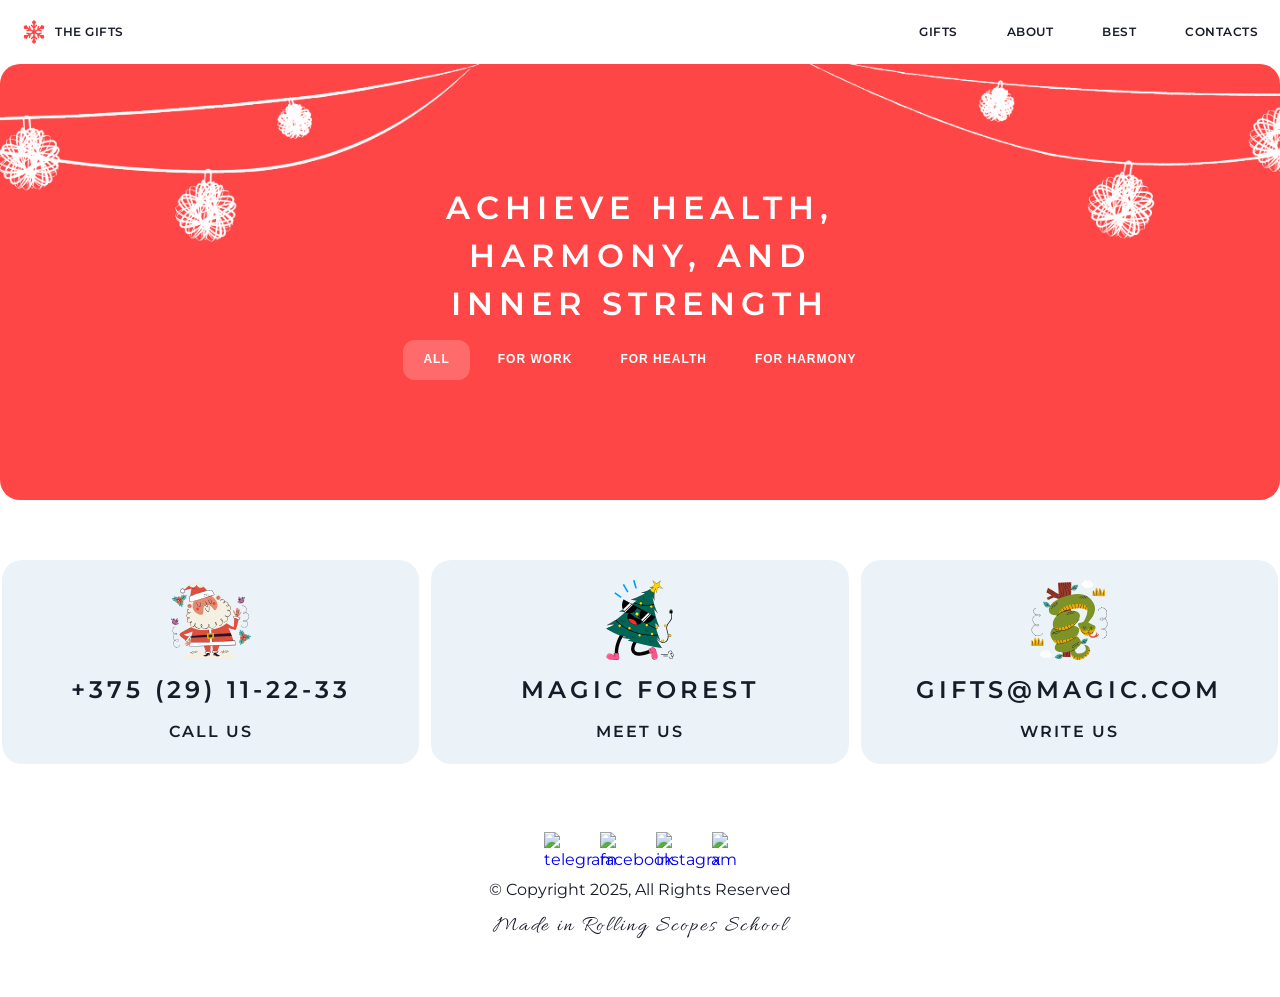
==== gifts.html @ 818f13c4 "feat: gift page start" ====
<!DOCTYPE html>
<html lang="en">

<head>
    <meta charset="UTF-8">
    <meta name="viewport" content="width=device-width, initial-scale=1.0">
    <title>Gifts</title>


    <!--     <link ICON> -->
    <link href="https://fonts.googleapis.com/css2?family=Allura&family=Montserrat:ital,wght@0,100..900;1,100..900&display=swap" rel="stylesheet">
    <link rel="stylesheet" href="assets/styles.css">
</head>

<body>
    <header class="header">
        <div class="logo">
            <a href="./index.html" class="logo__li link">
                <img src="[data-uri]"
                    alt="The Gifts Icon" class="giftlogo__icon">
                <span class="giftlogo__description">The gifts</span>
            </a>
        </div>
        <nav class="nav">
            <ul class="nav__list">
                <li class="nav__item">
                    <a class="nav__link link" href="#">Gifts</a>
                </li>
                <li class="nav__item">
                    <a class="nav__link link" href="./index.html#about">About</a>
                </li>
                <li class="nav__item">
                    <a class="nav__link link" href="./index.html#best">Best</a>
                </li>
                <li class="nav__item">
                    <a class="nav__link link" href="./index.html#footer">Contacts</a>
                </li>

            </ul>

        </nav>
    </header>
    <!--MAIN-->
    <main class="gifts_main">
        <section class="second_gifts sector">
            <div class="gifts_container container">
                <h1 class="hero_main title hero_two">Achieve health, harmony, and inner strength</h1>
                <div class="gifts_buttons">
                    <button class="but active">All</button>
                    <button class="but">For work</button>
                    <button class="but">For health</button>
                    <button class="but">For harmony</button>
                </div>


            </div>

        </section>
    </main>

    <!--FOOTER-->
    <footer class="footer" id="footer">
        <div class="footer_container container">
            <div class="footer_cards footer_cards_direction">
                <div class="footer_card">
                    <a class="footer_card_tap" href="tel:+375291112233">
                        <img class="footer_card_img" alt="santa" src="./assets/santa-claus.svg">
                        <div class="footer_card_mainText">+375 (29) 11-22-33</div>
                        <p class="footer_card_littleText">Call Us</p>
                    </a>
                </div>
                <div class="footer_card">
                    <a class="footer_card_tap" href="https://maps.app.goo.gl/tUeeGujkN3HhC6rX6">
                        <img class="footer_card_img" alt="santa" src="./assets/christmas-tree.svg">
                        <div class="footer_card_mainText">Magic Forest</div>
                        <p class="footer_card_littleText">Meet Us</p>
                    </a>
                </div>
                <div class="footer_card">
                    <a class="footer_card_tap" href="mailto:gifts@magic.com">
                        <img class="footer_card_img" alt="santa" src="./assets/snake.svg">
                        <div class="footer_card_mainText">gifts@magic.com</div>
                        <p class="footer_card_littleText">Write Us</p>
                    </a>
                </div>
            </div>
            <div class="footer_signature signature_row">
                <div class="footer_media">
                    <a class="media_link" href="https://web.telegra.org/">
                        <div class="footer_icon">
                            <img src="../christmas-shop/assets/telegram.svg" alt="telegram">
                        </div>
                    </a>
                    <a class="media_link" href="htpp://facebook.com">
                        <div class="footer_icon">
                            <img src="../christmas-shop/assets/facebook.svg" alt="facebook">
                        </div>
                    </a>
                    <a class="media_link" href="https://instagram.com/">
                        <div class="footer_icon">
                            <img src="../christmas-shop/assets/instagram.svg" alt="instagram">
                        </div>
                    </a>
                    <a class="media_link" href="http://x.com">
                        <div class="footer_icon">
                            <img src="../christmas-shop/assets/X.svg" alt="x">
                        </div>
                    </a>
                </div>
                <p class="rights">© Copyright 2025, All Rights Reserved</p>
                <p class="made">
                    <a class="rsschool" target="_blank" href="https://rs.school/">Made in Rolling Scopes School</a>
                </p>


            </div>
        </div>

    </footer>
</body>

</html>
---- assets/styles.css ----
* {
    box-sizing: border-box;
    padding: 0;
    margin: 0
}

title {
    display: none;
}

html {
    scroll-behavior: smooth
}

body {
    overflow-x: hidden;
    font-family: Montserrat, sans-serif;
    font-size: 16px;
    font-weight: 400;
    line-height: 148%;
    color: #181c29;
    background: #fff
}

.header {
    position: relative;
    display: flex;
    align-items: center;
    justify-content: space-between;
    max-width: 1276px;
    padding: 12px 0;
    margin: 0 auto;
}

.logo {
    position: relative;
    z-index: 3;
}

.logo .logo__li {
    display: flex;
    gap: 9px;
    align-items: center;
    padding: 8px 20px;
    cursor: pointer
}

.link {
    color: inherit;
    text-decoration: none;
    transition: all .4s;
}

.link:hover {
    color: #ff4646
}

.giftlogo__description {
    font-weight: 600;
    line-height: 130%;
    text-transform: uppercase;
    letter-spacing: .5px;
    font-size: 12px;
    color: #181c29
}

.nav__list {
    display: flex;
    gap: 9px;
    align-items: center;
    list-style: none
}

.nav__item {
    font-weight: 600;
    line-height: 130%;
    text-transform: uppercase;
    letter-spacing: .5px;
    font-size: 12px;
    cursor: pointer;
    border-radius: 12px;
    transition: all .4s
}

.nav__item:hover {
    color: #ff4646;
    background-color: #ff46461a
}

.nav__item.active {
    color: #ff4646;
    cursor: default;
    background-color: #ff46461a
}

.nav__item.active>* {
    cursor: default
}

.nav__link {
    display: block;
    padding: 12px 20px
}

.hero__heading {
    font-weight: 400;
    line-height: 100%;
    text-transform: none;
    letter-spacing: 1.2px;
    font-family: Allura, cursive;
    font-size: 24px;
}

.title {
    max-width: min(437px, 100%);
    text-align: center;
}

.hero_main {
    font-weight: 600;
    line-height: 150%;
    text-transform: uppercase;
    letter-spacing: 6px;
    font-size: 32px;
}

.sector {
    max-width: 1440px;
    padding: 60px 0;
    margin: 0 auto;
    background-color: #ff4646;
}

.hero {
    color: #fff;
    background: no-repeat center center/cover url(bg-snow.png), no-repeat center center/cover url(bg-ball.png) #ff4646;
    border-radius: 20px 20px 0 0;
}

.button_simple {
    font-weight: 600;
    line-height: 130%;
    text-transform: uppercase;
    letter-spacing: .5px;
    font-size: 12px;
    padding: 20px 32px;
    outline: none;
    background: #181c29;
    border: none;
    border-radius: 20px;
}

.button {
    color: #fff;
    text-decoration: none;
    cursor: pointer;
    transition: all .4s;
}

.button_simple:hover {
    background: #fff;
    color: #181c29;
}

.container {
    max-width: 1276px;
    margin: 0 auto;
}

.hero__container {
    position: relative;
    z-index: 1;
    display: flex;
    flex-direction: column;
    gap: 12px;
    align-items: center;
    padding: 60px 0;
}

section {
    display: block;
    unicode-bidi: isolate;
}


/* Sector ABOUT */

.about.sector {
    padding: 60px 8px;
}

.about {
    background: #ff4646 url('bg-snow.png') no-repeat center center/cover;
}

.about_inside-wrapper {
    display: flex;
    justify-content: space-between;
    background: #fff;
    border-radius: 20px;
}

.about_words {
    display: flex;
    flex-basis: 480px;
    flex-direction: column;
    gap: 20px;
    justify-content: center;
    padding-right: 10px;
    padding-left: 60px;
}

.about_img {
    display: flex;
    flex-basis: 50%;
    align-items: center;
    justify-content: center;
    overflow: hidden;
    border-radius: 20px;
}

.hero__heading_color {
    color: #ff4646;
}

.title_fix {
    text-align: left;
}

.title_two {
    font-weight: 600;
    line-height: 152%;
    text-transform: uppercase;
    letter-spacing: 4px;
    font-size: 24px;
}


/* SECTOR CAROUSEL*/

.carousel_container {
    display: flex;
    flex-direction: column;
    gap: 20px;
    color: #fff;
}

.carousel_title {
    display: flex;
    flex-direction: column;
    gap: 12px;
    align-items: center;
}

.carousel_controls {
    display: flex;
    gap: 20px;
    margin-left: auto;
}

.slider_way {
    display: flex;
    gap: 20px;
    transform: translate(0);
    transition: all .4s;
}

.slider_item {
    display: flex;
    gap: 20px;
    align-items: center;
}

.slider_text {
    font-weight: 600;
    line-height: 0;
    text-transform: uppercase;
    letter-spacing: 0;
    font-size: 80px;
}

.slider_img {
    --size: 200px;
    width: var(--size);
    height: var(--size);
    overflow: hidden;
    border-radius: 20px;
}

.slider_img-main {
    width: 100%;
    height: 100%;
}

.carousel {
    overflow: hidden;
    background: url(bg-snow.png) no-repeat center center / cover #ff4646;
}

.carousel .sector {
    padding: 0px 8px;
}

.control {
    --size: 54px;
    display: block;
    width: var(--size);
    height: var(--size);
    padding: 16px;
    cursor: pointer;
    background: transparent;
    border: 1px solid #fff;
    border-radius: 20px;
    stroke: #fff;
    transition: all .4s;
}

.button_back {
    cursor: default;
    border: 1px solid rgba(255, 255, 255, .2);
    stroke: #fff3;
}

.arrow_icon {
    --size: 24px;
    width: var(--size);
    height: var(--size);
}


/*SECTOR BEST*/

.best_container {
    display: flex;
    flex-direction: column;
    align-items: center;
    gap: 20px;
    margin: 0px auto;
    color: #fff;
    ;
}

.best_balls_container {
    display: flex;
    flex-wrap: wrap;
    justify-content: center;
    gap: 12px;
}

.best_ball {
    width: 310px;
    color: rgb(24, 28, 41);
    cursor: pointer;
    overflow: hidden;
    background: rgb(236, 243, 248);
    border-radius: 20px;
}

.best_ball_img {
    max-height: 230px;
}

.best_ball_text {
    height: 112px;
    background-color: rgb(255, 255, 255);
    padding: 20px;
    border-radius: 20px;
}

.best_text_work {
    font-weight: 600;
    line-height: 152%;
    text-transform: uppercase;
    letter-spacing: 1px;
    font-size: 12px;
    margin-bottom: 7px;
    color: #4361FF;
}

.best_text_health {
    font-weight: 600;
    line-height: 152%;
    text-transform: uppercase;
    letter-spacing: 1px;
    font-size: 12px;
    margin-bottom: 7px;
    color: #06A44F;
}

.best_text_harmony {
    font-weight: 600;
    line-height: 152%;
    text-transform: uppercase;
    letter-spacing: 1px;
    font-size: 12px;
    margin-bottom: 7px;
    color: #FF43F7;
}

.best_text_two {
    font-weight: 600;
    line-height: 152%;
    text-transform: uppercase;
    letter-spacing: 1.4px;
    font-size: 16px;
    transition: 0.4s;
}

.best_image {
    width: 100%;
    height: 100%;
    background-size: cover;
}


/*CTA SECTOR*/

.cta.sector {
    padding: 180px 0px !important;
    color: #fff;
    background: url(bg-snow.png) center center / cover no-repeat, url(bg-forest.png) center bottom / cover no-repeat;
    background-color: #ff4646;
}

.cta {
    overflow: hidden;
    border-radius: 0px 0px 20px 20px;
}

.cta_container {
    position: relative;
    display: flex;
    flex-direction: column;
    align-items: center;
    gap: 19px;
}

.cta_text {
    font-weight: 400;
    line-height: 100%;
    text-transform: none;
    letter-spacing: 1.2px;
    margin-bottom: 8px;
    font-family: Allura, cursive;
    font-size: 24px;
    text-align: center;
}

.clock {
    position: relative;
    display: flex;
    flex-direction: column;
    align-items: center;
    width: 80px;
}

.number {
    font-weight: 600;
    line-height: 152%;
    text-transform: uppercase;
    letter-spacing: 4px;
    font-size: 24px;
}

.number_string {
    font-weight: 600;
    line-height: 130%;
    text-transform: uppercase;
    letter-spacing: 0px;
    font-size: 12px;
}

.cta_clock {
    display: inline-flex;
    padding: 8px 12px 12px;
    background: rgba(255, 255, 255, 0.4);
    border-radius: 20px;
}

.footer {
    padding: 60px 0px;
    background: rgb(255, 255, 255);
}

.footer_container {
    background: inherit;
}

.footer_cards {
    display: flex;
    gap: 12px;
}

.footer_cards_direction {
    flex-wrap: wrap;
}

.footer_card {
    cursor: pointer;
    flex: 1 1 calc(33.3333% - 8px);
    background: rgb(236, 243, 248);
    border-radius: 20px;
    transition: 0.4s;
}

.footer_card_tap {
    display: flex;
    flex-direction: column;
    align-items: center;
    color: inherit;
    gap: 12px;
    padding: 20px;
    text-decoration: none;
    transition: 0.4s;
}

.footer_card_img {
    --size: 80px;
    width: var(--size);
    height: var(--size);
}

.footer_card_mainText {
    font-weight: 600;
    line-height: 152%;
    text-transform: uppercase;
    letter-spacing: 4px;
    font-size: 24px;
}

.footer_card_littleText {
    font-weight: 600;
    line-height: 152%;
    text-transform: uppercase;
    letter-spacing: 2px;
}

.footer_signature {
    display: flex;
    flex-direction: column;
    gap: 6px;
    align-items: center;
}

.signature_row {
    flex-direction: column;
    gap: 6px;
    align-items: center;
}

.media_link {
    display: inline-block;
    padding: 14px;
    text-decoration: none;
    transition: all .4s;
}

.footer_icon {
    display: block;
    width: 24px;
    height: 24px;
    stroke: #181c29;
    transition: all .4s;
}

.footer_cards:first-child {
    margin-bottom: 54px;
}

.rights {
    margin-bottom: 5px;
}

.rsschool {
    font-family: Allura, cursive;
    font-size: 22px;
    line-height: 100%;
    letter-spacing: 2px;
    color: inherit;
    text-decoration: none;
    transition: all .4s;
}


/*SECOND PAGE*/

.second_gifts {
    overflow: hidden;
    background: #ff4646 url(bg-garland.png) no-repeat top center / contain;
    border-radius: 20px;
}

.gifts_container {
    position: relative;
    z-index: 1;
    display: flex;
    flex-direction: column;
    gap: 12px;
    align-items: center;
    padding: 60px 0
}

.hero_two {
    color: #fff;
}

.gifts_buttons {
    display: flex;
    gap: 8px;
}

.but {
    font-weight: 600;
    line-height: 130%;
    text-transform: uppercase;
    letter-spacing: 1px;
    font-size: 12px;
    padding: 12px 20px;
    color: #fff;
    cursor: pointer;
    background-color: transparent;
    border: none;
    border-radius: 12px;
    transition: all .4s;
}

.but:hover,
.but.active {
    background-color: #fff3
}

.but.active {
    cursor: default
}
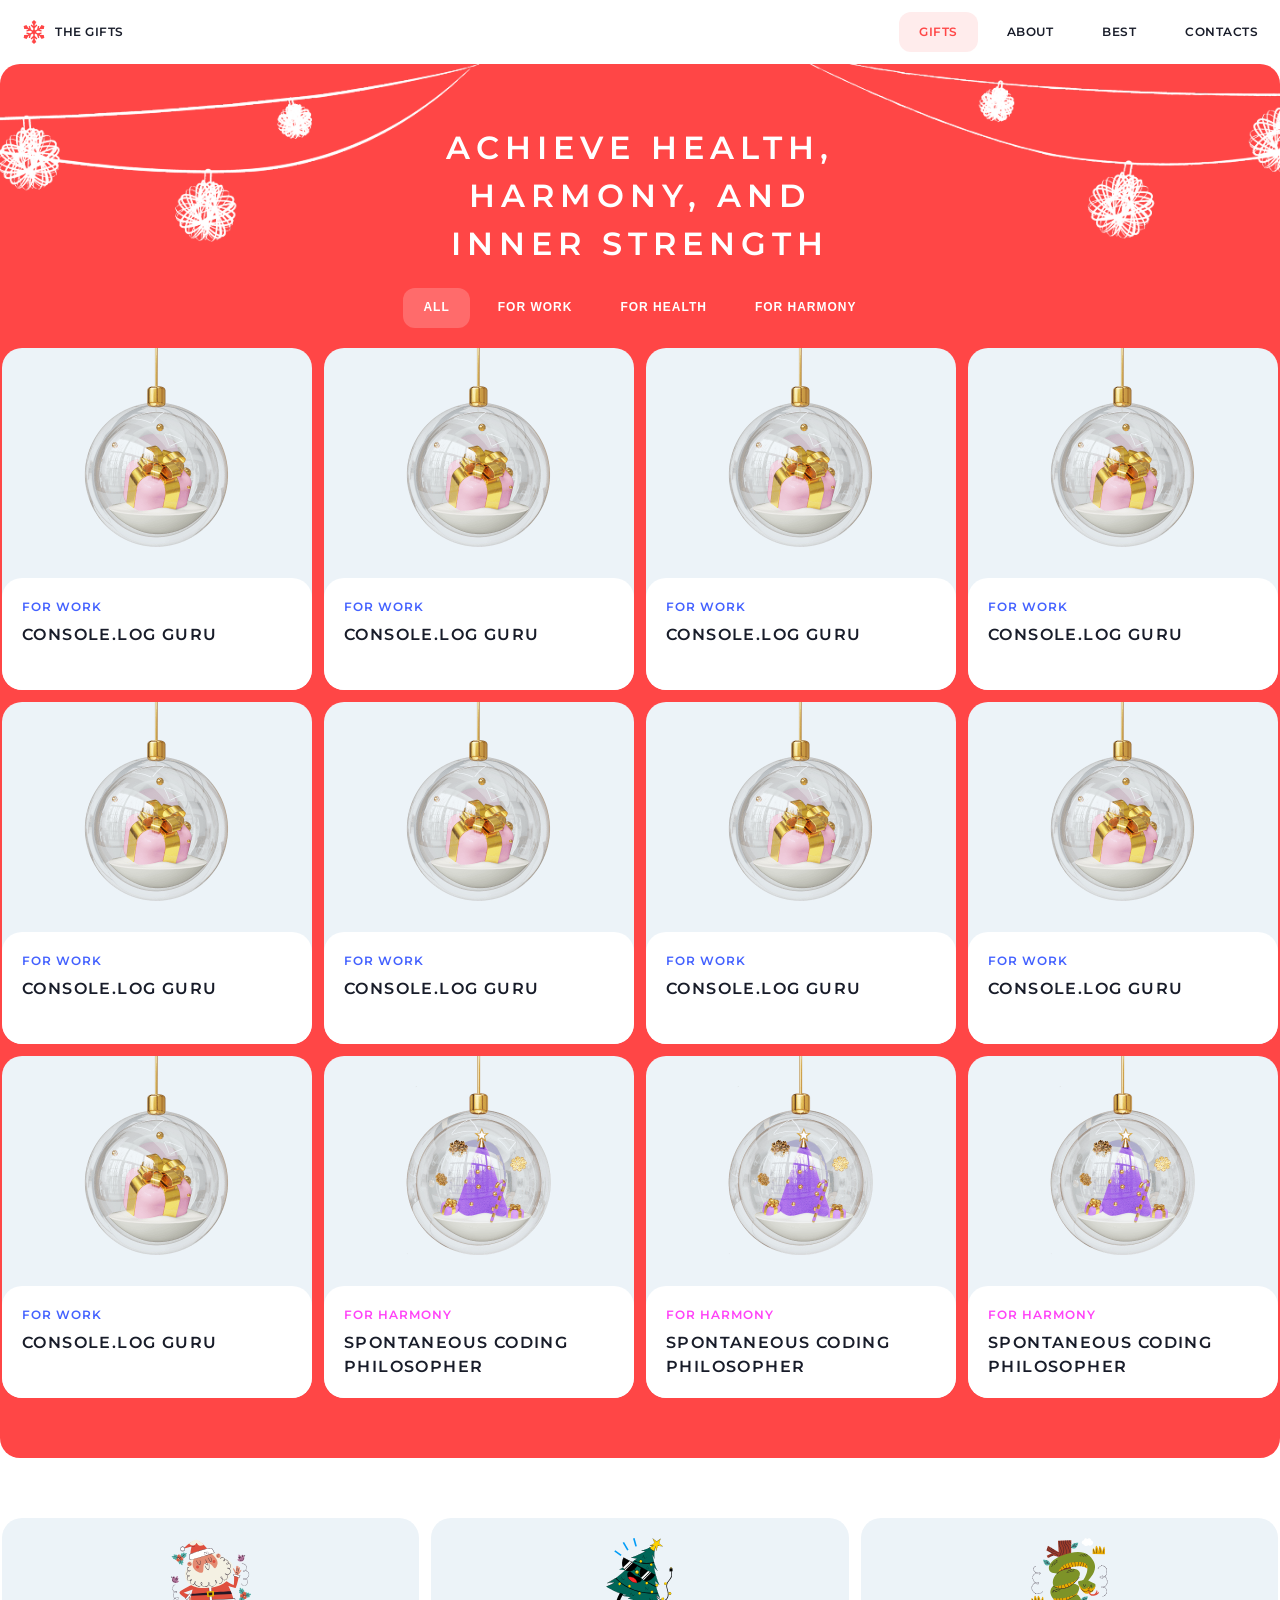
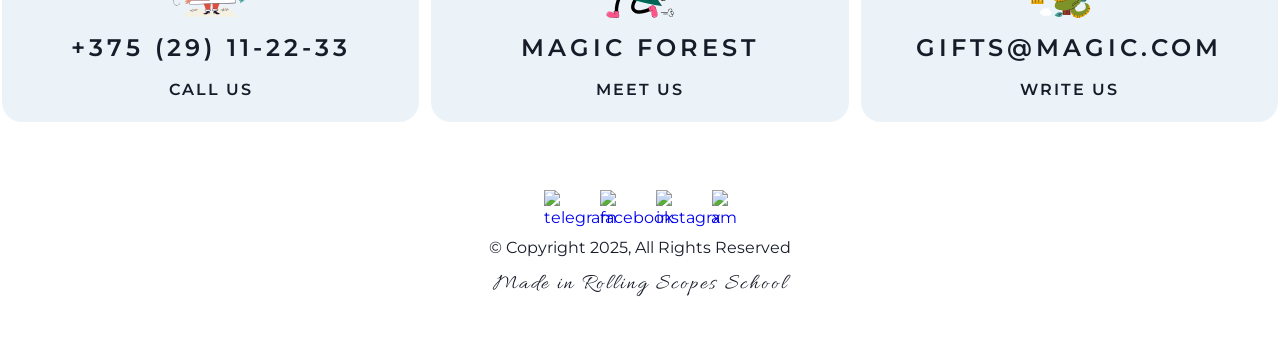
==== commit 0da56ad9: "feat:add some cards for second page" ====
--- a/gifts.html
+++ b/gifts.html
@@ -23,7 +23,7 @@
         </div>
         <nav class="nav">
             <ul class="nav__list">
-                <li class="nav__item">
+                <li class="nav__item active">
                     <a class="nav__link link" href="#">Gifts</a>
                 </li>
                 <li class="nav__item">
@@ -51,6 +51,117 @@
                     <button class="but">For health</button>
                     <button class="but">For harmony</button>
                 </div>
+                <div class="gifts_cards">
+                    <div class="best_ball">
+                        <div class="best_ball_img">
+                            <img class="best_image" alt="Merge Master" src="./assets/gift-for-work.png">
+                        </div>
+                        <div class="best_ball_text">
+                            <p class="best_text_work">For Work</p>
+                            <h3 class="best_text_two">Console.log guru</h3>
+                        </div>
+                    </div>
+                    <div class="best_ball">
+                        <div class="best_ball_img">
+                            <img class="best_image" alt="Merge Master" src="./assets/gift-for-work.png">
+                        </div>
+                        <div class="best_ball_text">
+                            <p class="best_text_work">For Work</p>
+                            <h3 class="best_text_two">Console.log guru</h3>
+                        </div>
+                    </div>
+                    <div class="best_ball">
+                        <div class="best_ball_img">
+                            <img class="best_image" alt="Merge Master" src="./assets/gift-for-work.png">
+                        </div>
+                        <div class="best_ball_text">
+                            <p class="best_text_work">For Work</p>
+                            <h3 class="best_text_two">Console.log guru</h3>
+                        </div>
+                    </div>
+                    <div class="best_ball">
+                        <div class="best_ball_img">
+                            <img class="best_image" alt="Merge Master" src="./assets/gift-for-work.png">
+                        </div>
+                        <div class="best_ball_text">
+                            <p class="best_text_work">For Work</p>
+                            <h3 class="best_text_two">Console.log guru</h3>
+                        </div>
+                    </div>
+                    <div class="best_ball">
+                        <div class="best_ball_img">
+                            <img class="best_image" alt="Merge Master" src="./assets/gift-for-work.png">
+                        </div>
+                        <div class="best_ball_text">
+                            <p class="best_text_work">For Work</p>
+                            <h3 class="best_text_two">Console.log guru</h3>
+                        </div>
+                    </div>
+                    <div class="best_ball">
+                        <div class="best_ball_img">
+                            <img class="best_image" alt="Merge Master" src="./assets/gift-for-work.png">
+                        </div>
+                        <div class="best_ball_text">
+                            <p class="best_text_work">For Work</p>
+                            <h3 class="best_text_two">Console.log guru</h3>
+                        </div>
+                    </div>
+                    <div class="best_ball">
+                        <div class="best_ball_img">
+                            <img class="best_image" alt="Merge Master" src="./assets/gift-for-work.png">
+                        </div>
+                        <div class="best_ball_text">
+                            <p class="best_text_work">For Work</p>
+                            <h3 class="best_text_two">Console.log guru</h3>
+                        </div>
+                    </div>
+                    <div class="best_ball">
+                        <div class="best_ball_img">
+                            <img class="best_image" alt="Merge Master" src="./assets/gift-for-work.png">
+                        </div>
+                        <div class="best_ball_text">
+                            <p class="best_text_work">For Work</p>
+                            <h3 class="best_text_two">Console.log guru</h3>
+                        </div>
+                    </div>
+                    <div class="best_ball">
+                        <div class="best_ball_img">
+                            <img class="best_image" alt="Merge Master" src="./assets/gift-for-work.png">
+                        </div>
+                        <div class="best_ball_text">
+                            <p class="best_text_work">For Work</p>
+                            <h3 class="best_text_two">Console.log guru</h3>
+                        </div>
+                    </div>
+                    <div class="best_ball">
+                        <div class="best_ball_img">
+                            <img class="best_image" alt="Merge Master" src="./assets/gift-for-harmony.png">
+                        </div>
+                        <div class="best_ball_text">
+                            <p class="best_text_harmony">For Harmony</p>
+                            <h3 class="best_text_two">Spontaneous Coding Philosopher</h3>
+                        </div>
+                    </div>
+                    <div class="best_ball">
+                        <div class="best_ball_img">
+                            <img class="best_image" alt="Merge Master" src="./assets/gift-for-harmony.png">
+                        </div>
+                        <div class="best_ball_text">
+                            <p class="best_text_harmony">For Harmony</p>
+                            <h3 class="best_text_two">Spontaneous Coding Philosopher</h3>
+                        </div>
+                    </div>
+                    <div class="best_ball">
+                        <div class="best_ball_img">
+                            <img class="best_image" alt="Merge Master" src="./assets/gift-for-harmony.png">
+                        </div>
+                        <div class="best_ball_text">
+                            <p class="best_text_harmony">For Harmony</p>
+                            <h3 class="best_text_two">Spontaneous Coding Philosopher</h3>
+                        </div>
+                    </div>
+
+                </div>
 
 
             </div>
--- a/assets/styles.css
+++ b/assets/styles.css
@@ -595,9 +595,8 @@
     z-index: 1;
     display: flex;
     flex-direction: column;
-    gap: 12px;
-    align-items: center;
-    padding: 60px 0
+    gap: 20px;
+    align-items: center;
 }
 
 .hero_two {
@@ -631,4 +630,21 @@
 
 .but.active {
     cursor: default
+}
+
+.gifts_cards {
+    display: flex;
+    flex-wrap: wrap;
+    gap: 12px;
+    justify-content: center;
+}
+
+.nav__item.active>* {
+    cursor: default;
+}
+
+.nav__item.active {
+    color: #ff4646;
+    cursor: default;
+    background-color: #ff46461a;
 }
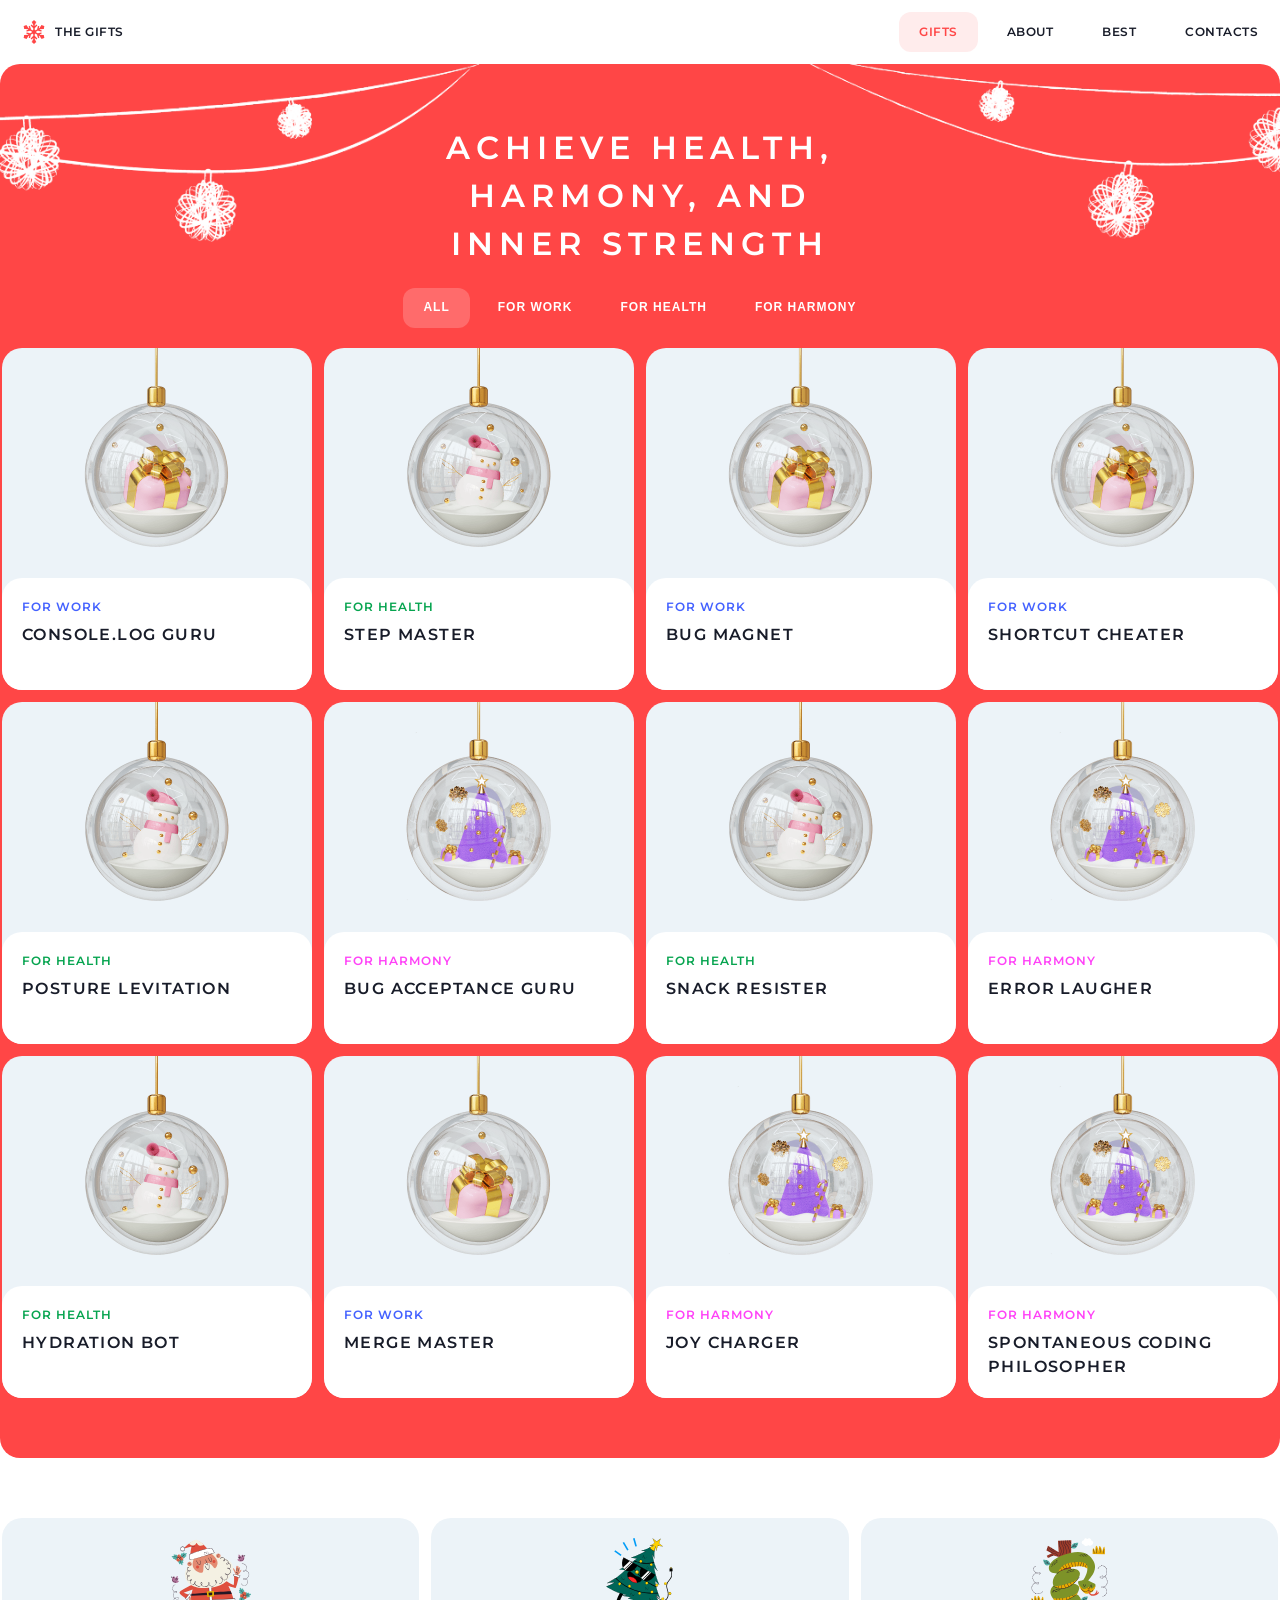
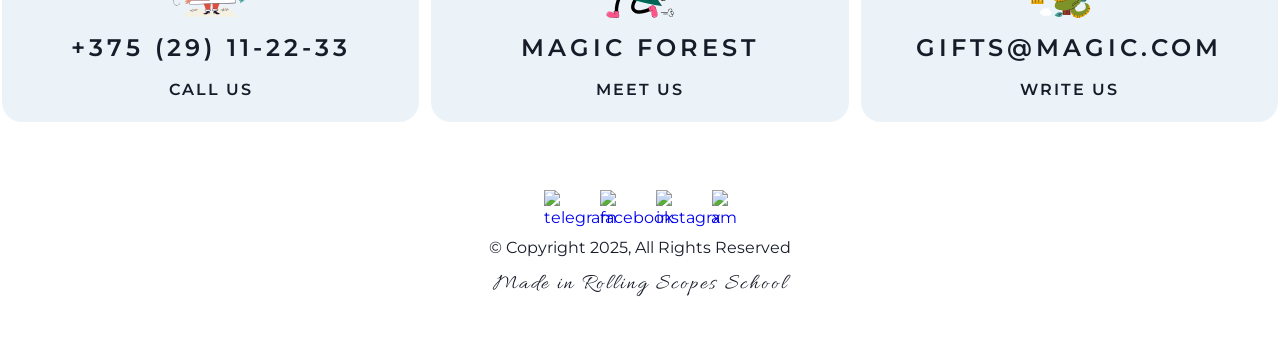
==== commit 6f1243e5: "feat:gifts cards fill" ====
--- a/gifts.html
+++ b/gifts.html
@@ -33,7 +33,7 @@
                     <a class="nav__link link" href="./index.html#best">Best</a>
                 </li>
                 <li class="nav__item">
-                    <a class="nav__link link" href="./index.html#footer">Contacts</a>
+                    <a class="nav__link link" href="#footer">Contacts</a>
                 </li>
 
             </ul>
@@ -63,92 +63,92 @@
                     </div>
                     <div class="best_ball">
                         <div class="best_ball_img">
-                            <img class="best_image" alt="Merge Master" src="./assets/gift-for-work.png">
-                        </div>
-                        <div class="best_ball_text">
-                            <p class="best_text_work">For Work</p>
-                            <h3 class="best_text_two">Console.log guru</h3>
-                        </div>
-                    </div>
-                    <div class="best_ball">
-                        <div class="best_ball_img">
-                            <img class="best_image" alt="Merge Master" src="./assets/gift-for-work.png">
-                        </div>
-                        <div class="best_ball_text">
-                            <p class="best_text_work">For Work</p>
-                            <h3 class="best_text_two">Console.log guru</h3>
-                        </div>
-                    </div>
-                    <div class="best_ball">
-                        <div class="best_ball_img">
-                            <img class="best_image" alt="Merge Master" src="./assets/gift-for-work.png">
-                        </div>
-                        <div class="best_ball_text">
-                            <p class="best_text_work">For Work</p>
-                            <h3 class="best_text_two">Console.log guru</h3>
-                        </div>
-                    </div>
-                    <div class="best_ball">
-                        <div class="best_ball_img">
-                            <img class="best_image" alt="Merge Master" src="./assets/gift-for-work.png">
-                        </div>
-                        <div class="best_ball_text">
-                            <p class="best_text_work">For Work</p>
-                            <h3 class="best_text_two">Console.log guru</h3>
-                        </div>
-                    </div>
-                    <div class="best_ball">
-                        <div class="best_ball_img">
-                            <img class="best_image" alt="Merge Master" src="./assets/gift-for-work.png">
-                        </div>
-                        <div class="best_ball_text">
-                            <p class="best_text_work">For Work</p>
-                            <h3 class="best_text_two">Console.log guru</h3>
-                        </div>
-                    </div>
-                    <div class="best_ball">
-                        <div class="best_ball_img">
-                            <img class="best_image" alt="Merge Master" src="./assets/gift-for-work.png">
-                        </div>
-                        <div class="best_ball_text">
-                            <p class="best_text_work">For Work</p>
-                            <h3 class="best_text_two">Console.log guru</h3>
-                        </div>
-                    </div>
-                    <div class="best_ball">
-                        <div class="best_ball_img">
-                            <img class="best_image" alt="Merge Master" src="./assets/gift-for-work.png">
-                        </div>
-                        <div class="best_ball_text">
-                            <p class="best_text_work">For Work</p>
-                            <h3 class="best_text_two">Console.log guru</h3>
-                        </div>
-                    </div>
-                    <div class="best_ball">
-                        <div class="best_ball_img">
-                            <img class="best_image" alt="Merge Master" src="./assets/gift-for-work.png">
-                        </div>
-                        <div class="best_ball_text">
-                            <p class="best_text_work">For Work</p>
-                            <h3 class="best_text_two">Console.log guru</h3>
-                        </div>
-                    </div>
-                    <div class="best_ball">
-                        <div class="best_ball_img">
-                            <img class="best_image" alt="Merge Master" src="./assets/gift-for-harmony.png">
-                        </div>
-                        <div class="best_ball_text">
-                            <p class="best_text_harmony">For Harmony</p>
-                            <h3 class="best_text_two">Spontaneous Coding Philosopher</h3>
-                        </div>
-                    </div>
-                    <div class="best_ball">
-                        <div class="best_ball_img">
-                            <img class="best_image" alt="Merge Master" src="./assets/gift-for-harmony.png">
-                        </div>
-                        <div class="best_ball_text">
-                            <p class="best_text_harmony">For Harmony</p>
-                            <h3 class="best_text_two">Spontaneous Coding Philosopher</h3>
+                            <img class="best_image" alt="Merge Master" src="./assets/gift-for-health.png">
+                        </div>
+                        <div class="best_ball_text">
+                            <p class="best_text_health">For Health</p>
+                            <h3 class="best_text_two">Step Master</h3>
+                        </div>
+                    </div>
+                    <div class="best_ball">
+                        <div class="best_ball_img">
+                            <img class="best_image" alt="Merge Master" src="./assets/gift-for-work.png">
+                        </div>
+                        <div class="best_ball_text">
+                            <p class="best_text_work">For Work</p>
+                            <h3 class="best_text_two">Bug Magnet</h3>
+                        </div>
+                    </div>
+                    <div class="best_ball">
+                        <div class="best_ball_img">
+                            <img class="best_image" alt="Merge Master" src="./assets/gift-for-work.png">
+                        </div>
+                        <div class="best_ball_text">
+                            <p class="best_text_work">For Work</p>
+                            <h3 class="best_text_two">Shortcut Cheater</h3>
+                        </div>
+                    </div>
+                    <div class="best_ball">
+                        <div class="best_ball_img">
+                            <img class="best_image" alt="Merge Master" src="./assets/gift-for-health.png">
+                        </div>
+                        <div class="best_ball_text">
+                            <p class="best_text_health">For Health</p>
+                            <h3 class="best_text_two">Posture Levitation</h3>
+                        </div>
+                    </div>
+                    <div class="best_ball">
+                        <div class="best_ball_img">
+                            <img class="best_image" alt="Merge Master" src="./assets/gift-for-harmony.png">
+                        </div>
+                        <div class="best_ball_text">
+                            <p class="best_text_harmony">For Harmony</p>
+                            <h3 class="best_text_two">Bug Acceptance Guru</h3>
+                        </div>
+                    </div>
+                    <div class="best_ball">
+                        <div class="best_ball_img">
+                            <img class="best_image" alt="Merge Master" src="./assets/gift-for-health.png">
+                        </div>
+                        <div class="best_ball_text">
+                            <p class="best_text_health">For Health</p>
+                            <h3 class="best_text_two">Snack Resister</h3>
+                        </div>
+                    </div>
+                    <div class="best_ball">
+                        <div class="best_ball_img">
+                            <img class="best_image" alt="Merge Master" src="./assets/gift-for-harmony.png">
+                        </div>
+                        <div class="best_ball_text">
+                            <p class="best_text_harmony">For Harmony</p>
+                            <h3 class="best_text_two">Error Laugher</h3>
+                        </div>
+                    </div>
+                    <div class="best_ball">
+                        <div class="best_ball_img">
+                            <img class="best_image" alt="Merge Master" src="./assets/gift-for-health.png">
+                        </div>
+                        <div class="best_ball_text">
+                            <p class="best_text_health">For Health</p>
+                            <h3 class="best_text_two">Hydration Bot</h3>
+                        </div>
+                    </div>
+                    <div class="best_ball">
+                        <div class="best_ball_img">
+                            <img class="best_image" alt="Merge Master" src="./assets/gift-for-work.png">
+                        </div>
+                        <div class="best_ball_text">
+                            <p class="best_text_work">For Work</p>
+                            <h3 class="best_text_two">Merge Master</h3>
+                        </div>
+                    </div>
+                    <div class="best_ball">
+                        <div class="best_ball_img">
+                            <img class="best_image" alt="Merge Master" src="./assets/gift-for-harmony.png">
+                        </div>
+                        <div class="best_ball_text">
+                            <p class="best_text_harmony">For Harmony</p>
+                            <h3 class="best_text_two">Joy Charger</h3>
                         </div>
                     </div>
                     <div class="best_ball">
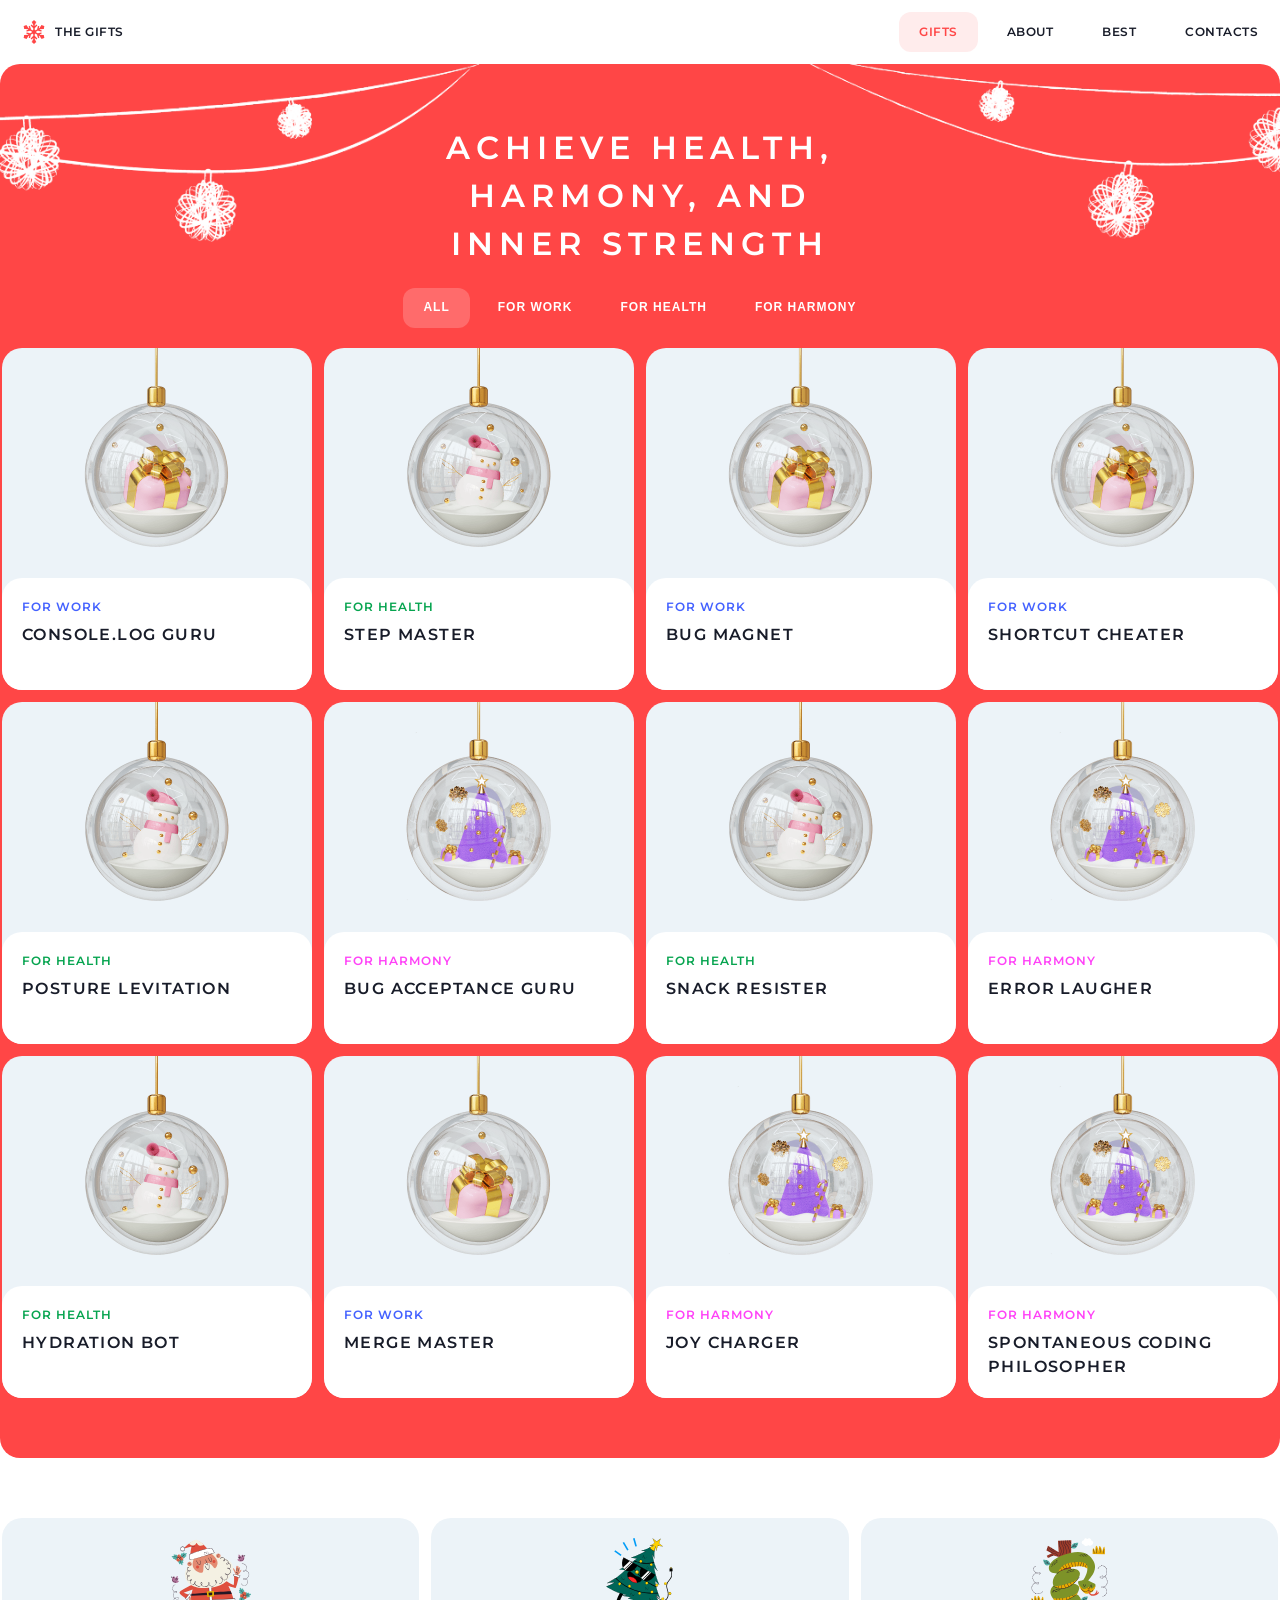
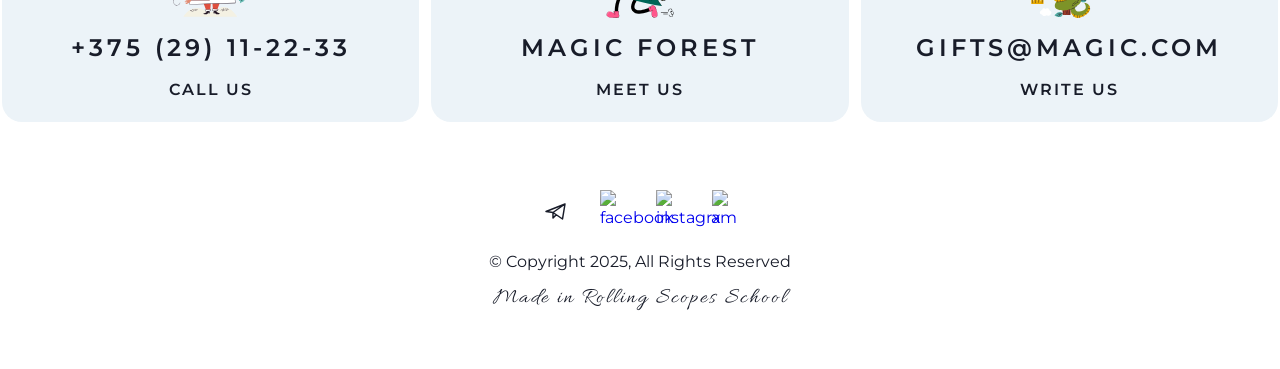
==== commit 75245f62: "fix: some bugs" ====
--- a/gifts.html
+++ b/gifts.html
@@ -7,7 +7,7 @@
     <title>Gifts</title>
 
 
-    <!--     <link ICON> -->
+    <link href="../christmas-shop/assets/snowflake.ico" rel="icon">
     <link href="https://fonts.googleapis.com/css2?family=Allura&family=Montserrat:ital,wght@0,100..900;1,100..900&display=swap" rel="stylesheet">
     <link rel="stylesheet" href="assets/styles.css">
 </head>
@@ -181,7 +181,7 @@
                     </a>
                 </div>
                 <div class="footer_card">
-                    <a class="footer_card_tap" href="https://maps.app.goo.gl/tUeeGujkN3HhC6rX6">
+                    <a class="footer_card_tap" href="https://maps.app.goo.gl/tUeeGujkN3HhC6rX6" target="_blank">
                         <img class="footer_card_img" alt="santa" src="./assets/christmas-tree.svg">
                         <div class="footer_card_mainText">Magic Forest</div>
                         <p class="footer_card_littleText">Meet Us</p>
@@ -198,9 +198,11 @@
             <div class="footer_signature signature_row">
                 <div class="footer_media">
                     <a class="media_link" href="https://web.telegra.org/">
-                        <div class="footer_icon">
-                            <img src="../christmas-shop/assets/telegram.svg" alt="telegram">
-                        </div>
+                        <svg class="footer_icon" width="24" height="24" viewBox="0 0 24 24" fill="none" xmlns="http://www.w3.org/2000/svg">
+<path d="M21 5L2 12.5L9 13.5M21 5L18.5 20L9 13.5M21 5L9 13.5M9 13.5V19L12.2488 15.7229" stroke="#181C29" stroke-width="1.5" stroke-linecap="round" stroke-linejoin="round"/>
+>
+                        
+                        </svg>
                     </a>
                     <a class="media_link" href="htpp://facebook.com">
                         <div class="footer_icon">
--- a/assets/styles.css
+++ b/assets/styles.css
@@ -52,6 +52,10 @@
 }
 
 .link:hover {
+    color: #ff4646
+}
+
+.made:hover {
     color: #ff4646
 }
 
@@ -556,7 +560,6 @@
 }
 
 .footer_icon {
-    display: block;
     width: 24px;
     height: 24px;
     stroke: #181c29;
@@ -647,4 +650,10 @@
     color: #ff4646;
     cursor: default;
     background-color: #ff46461a;
+}
+
+.best_ball:hover {
+    box-shadow: 0px 0px 40px rgb(255, 255, 255);
+    transition: box-shadow 0.3s ease-in-out;
+    transform: scale(1.01);
 }
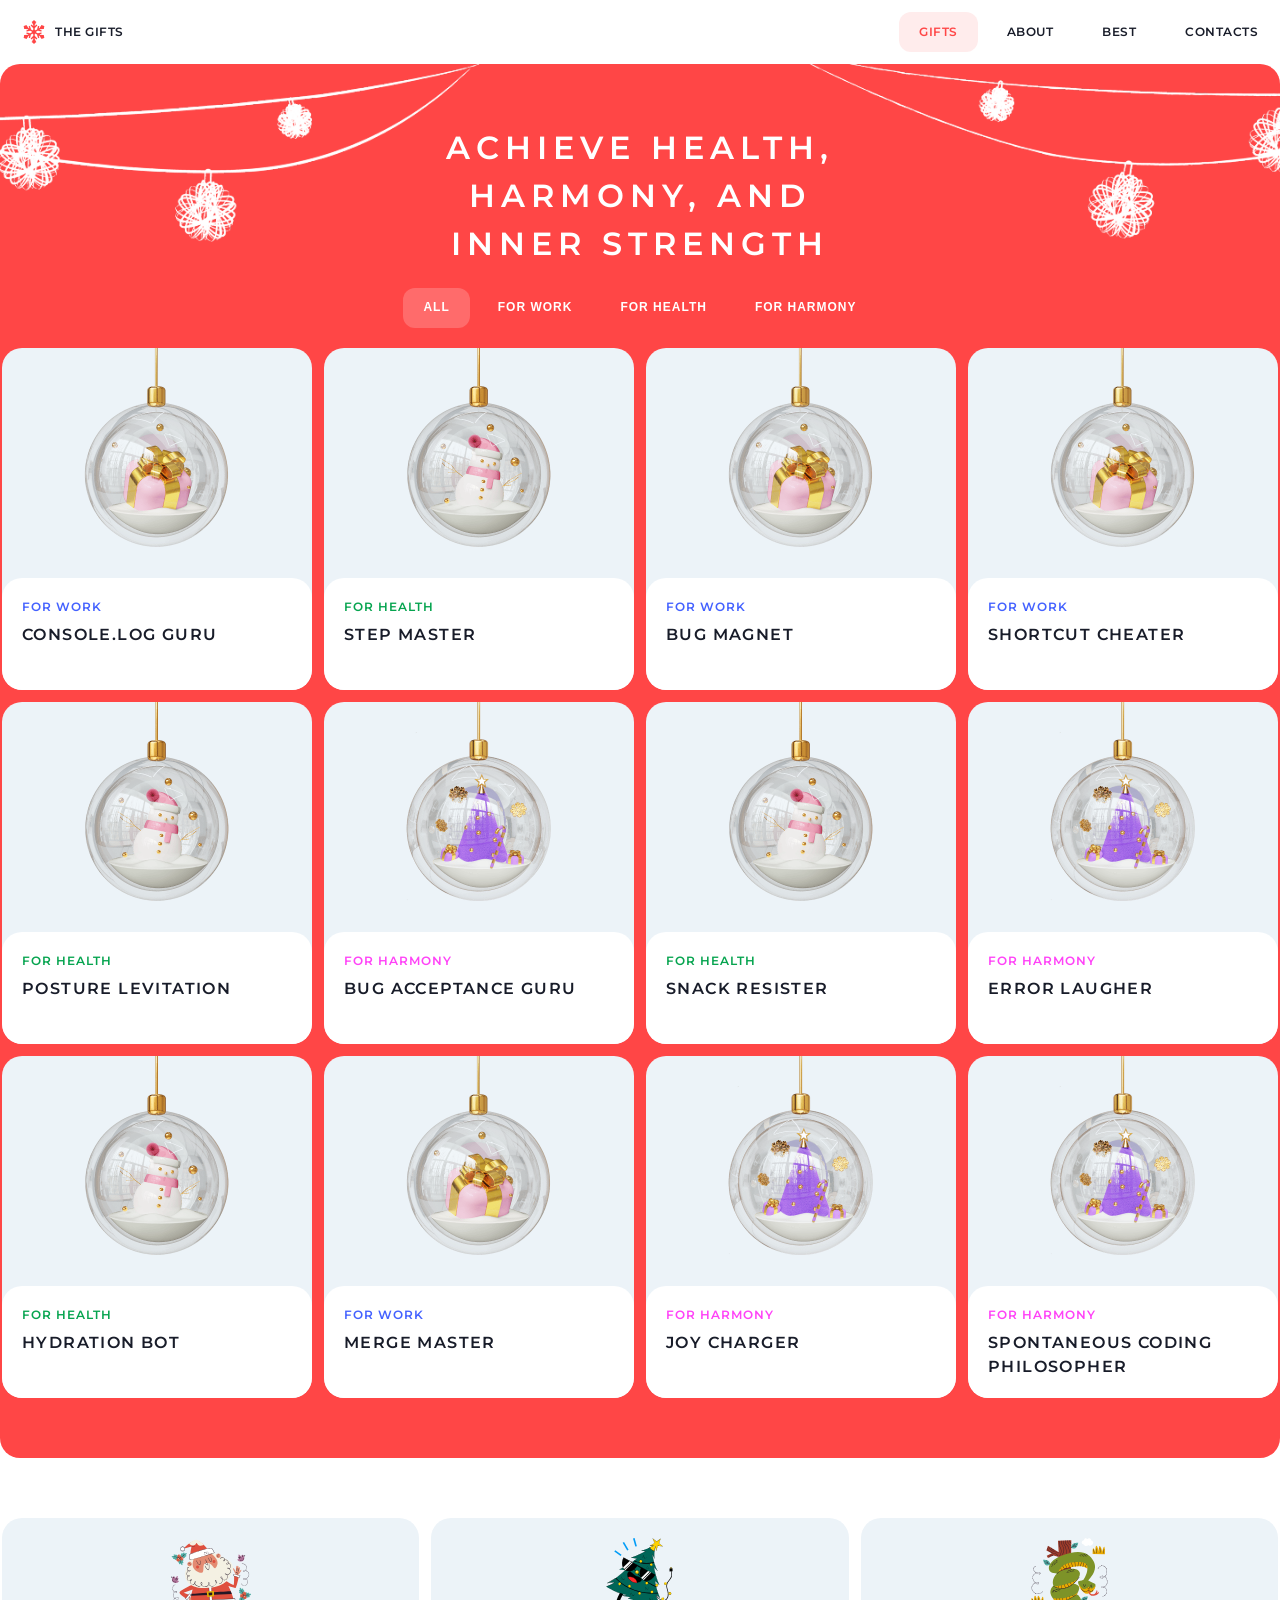
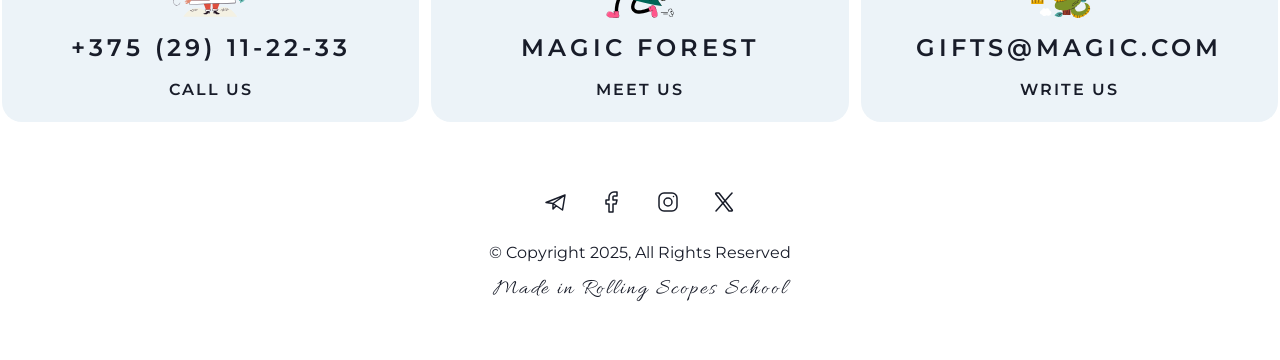
==== commit 819bcd20: "fix: h3-p" ====
--- a/gifts.html
+++ b/gifts.html
@@ -58,106 +58,106 @@
                         </div>
                         <div class="best_ball_text">
                             <p class="best_text_work">For Work</p>
-                            <h3 class="best_text_two">Console.log guru</h3>
-                        </div>
-                    </div>
-                    <div class="best_ball">
-                        <div class="best_ball_img">
-                            <img class="best_image" alt="Merge Master" src="./assets/gift-for-health.png">
-                        </div>
-                        <div class="best_ball_text">
-                            <p class="best_text_health">For Health</p>
-                            <h3 class="best_text_two">Step Master</h3>
-                        </div>
-                    </div>
-                    <div class="best_ball">
-                        <div class="best_ball_img">
-                            <img class="best_image" alt="Merge Master" src="./assets/gift-for-work.png">
-                        </div>
-                        <div class="best_ball_text">
-                            <p class="best_text_work">For Work</p>
-                            <h3 class="best_text_two">Bug Magnet</h3>
-                        </div>
-                    </div>
-                    <div class="best_ball">
-                        <div class="best_ball_img">
-                            <img class="best_image" alt="Merge Master" src="./assets/gift-for-work.png">
-                        </div>
-                        <div class="best_ball_text">
-                            <p class="best_text_work">For Work</p>
-                            <h3 class="best_text_two">Shortcut Cheater</h3>
-                        </div>
-                    </div>
-                    <div class="best_ball">
-                        <div class="best_ball_img">
-                            <img class="best_image" alt="Merge Master" src="./assets/gift-for-health.png">
-                        </div>
-                        <div class="best_ball_text">
-                            <p class="best_text_health">For Health</p>
-                            <h3 class="best_text_two">Posture Levitation</h3>
-                        </div>
-                    </div>
-                    <div class="best_ball">
-                        <div class="best_ball_img">
-                            <img class="best_image" alt="Merge Master" src="./assets/gift-for-harmony.png">
-                        </div>
-                        <div class="best_ball_text">
-                            <p class="best_text_harmony">For Harmony</p>
-                            <h3 class="best_text_two">Bug Acceptance Guru</h3>
-                        </div>
-                    </div>
-                    <div class="best_ball">
-                        <div class="best_ball_img">
-                            <img class="best_image" alt="Merge Master" src="./assets/gift-for-health.png">
-                        </div>
-                        <div class="best_ball_text">
-                            <p class="best_text_health">For Health</p>
-                            <h3 class="best_text_two">Snack Resister</h3>
-                        </div>
-                    </div>
-                    <div class="best_ball">
-                        <div class="best_ball_img">
-                            <img class="best_image" alt="Merge Master" src="./assets/gift-for-harmony.png">
-                        </div>
-                        <div class="best_ball_text">
-                            <p class="best_text_harmony">For Harmony</p>
-                            <h3 class="best_text_two">Error Laugher</h3>
-                        </div>
-                    </div>
-                    <div class="best_ball">
-                        <div class="best_ball_img">
-                            <img class="best_image" alt="Merge Master" src="./assets/gift-for-health.png">
-                        </div>
-                        <div class="best_ball_text">
-                            <p class="best_text_health">For Health</p>
-                            <h3 class="best_text_two">Hydration Bot</h3>
-                        </div>
-                    </div>
-                    <div class="best_ball">
-                        <div class="best_ball_img">
-                            <img class="best_image" alt="Merge Master" src="./assets/gift-for-work.png">
-                        </div>
-                        <div class="best_ball_text">
-                            <p class="best_text_work">For Work</p>
-                            <h3 class="best_text_two">Merge Master</h3>
-                        </div>
-                    </div>
-                    <div class="best_ball">
-                        <div class="best_ball_img">
-                            <img class="best_image" alt="Merge Master" src="./assets/gift-for-harmony.png">
-                        </div>
-                        <div class="best_ball_text">
-                            <p class="best_text_harmony">For Harmony</p>
-                            <h3 class="best_text_two">Joy Charger</h3>
-                        </div>
-                    </div>
-                    <div class="best_ball">
-                        <div class="best_ball_img">
-                            <img class="best_image" alt="Merge Master" src="./assets/gift-for-harmony.png">
-                        </div>
-                        <div class="best_ball_text">
-                            <p class="best_text_harmony">For Harmony</p>
-                            <h3 class="best_text_two">Spontaneous Coding Philosopher</h3>
+                            <p class="best_text_two">Console.log guru</p>
+                        </div>
+                    </div>
+                    <div class="best_ball">
+                        <div class="best_ball_img">
+                            <img class="best_image" alt="Merge Master" src="./assets/gift-for-health.png">
+                        </div>
+                        <div class="best_ball_text">
+                            <p class="best_text_health">For Health</p>
+                            <p class="best_text_two">Step Master</p>
+                        </div>
+                    </div>
+                    <div class="best_ball">
+                        <div class="best_ball_img">
+                            <img class="best_image" alt="Merge Master" src="./assets/gift-for-work.png">
+                        </div>
+                        <div class="best_ball_text">
+                            <p class="best_text_work">For Work</p>
+                            <p class="best_text_two">Bug Magnet</p>
+                        </div>
+                    </div>
+                    <div class="best_ball">
+                        <div class="best_ball_img">
+                            <img class="best_image" alt="Merge Master" src="./assets/gift-for-work.png">
+                        </div>
+                        <div class="best_ball_text">
+                            <p class="best_text_work">For Work</p>
+                            <p class="best_text_two">Shortcut Cheater</p>
+                        </div>
+                    </div>
+                    <div class="best_ball">
+                        <div class="best_ball_img">
+                            <img class="best_image" alt="Merge Master" src="./assets/gift-for-health.png">
+                        </div>
+                        <div class="best_ball_text">
+                            <p class="best_text_health">For Health</p>
+                            <p class="best_text_two">Posture Levitation</p>
+                        </div>
+                    </div>
+                    <div class="best_ball">
+                        <div class="best_ball_img">
+                            <img class="best_image" alt="Merge Master" src="./assets/gift-for-harmony.png">
+                        </div>
+                        <div class="best_ball_text">
+                            <p class="best_text_harmony">For Harmony</p>
+                            <p class="best_text_two">Bug Acceptance Guru</p>
+                        </div>
+                    </div>
+                    <div class="best_ball">
+                        <div class="best_ball_img">
+                            <img class="best_image" alt="Merge Master" src="./assets/gift-for-health.png">
+                        </div>
+                        <div class="best_ball_text">
+                            <p class="best_text_health">For Health</p>
+                            <p class="best_text_two">Snack Resister</p>
+                        </div>
+                    </div>
+                    <div class="best_ball">
+                        <div class="best_ball_img">
+                            <img class="best_image" alt="Merge Master" src="./assets/gift-for-harmony.png">
+                        </div>
+                        <div class="best_ball_text">
+                            <p class="best_text_harmony">For Harmony</p>
+                            <p class="best_text_two">Error Laugher</p>
+                        </div>
+                    </div>
+                    <div class="best_ball">
+                        <div class="best_ball_img">
+                            <img class="best_image" alt="Merge Master" src="./assets/gift-for-health.png">
+                        </div>
+                        <div class="best_ball_text">
+                            <p class="best_text_health">For Health</p>
+                            <p class="best_text_two">Hydration Bot</p>
+                        </div>
+                    </div>
+                    <div class="best_ball">
+                        <div class="best_ball_img">
+                            <img class="best_image" alt="Merge Master" src="./assets/gift-for-work.png">
+                        </div>
+                        <div class="best_ball_text">
+                            <p class="best_text_work">For Work</p>
+                            <p class="best_text_two">Merge Master</p>
+                        </div>
+                    </div>
+                    <div class="best_ball">
+                        <div class="best_ball_img">
+                            <img class="best_image" alt="Merge Master" src="./assets/gift-for-harmony.png">
+                        </div>
+                        <div class="best_ball_text">
+                            <p class="best_text_harmony">For Harmony</p>
+                            <p class="best_text_two">Joy Charger</p>
+                        </div>
+                    </div>
+                    <div class="best_ball">
+                        <div class="best_ball_img">
+                            <img class="best_image" alt="Merge Master" src="./assets/gift-for-harmony.png">
+                        </div>
+                        <div class="best_ball_text">
+                            <p class="best_text_harmony">For Harmony</p>
+                            <p class="best_text_two">Spontaneous Coding Philosopher</p>
                         </div>
                     </div>
 
@@ -199,25 +199,27 @@
                 <div class="footer_media">
                     <a class="media_link" href="https://web.telegra.org/">
                         <svg class="footer_icon" width="24" height="24" viewBox="0 0 24 24" fill="none" xmlns="http://www.w3.org/2000/svg">
-<path d="M21 5L2 12.5L9 13.5M21 5L18.5 20L9 13.5M21 5L9 13.5M9 13.5V19L12.2488 15.7229" stroke="#181C29" stroke-width="1.5" stroke-linecap="round" stroke-linejoin="round"/>
->
-                        
+<path d="M21 5L2 12.5L9 13.5M21 5L18.5 20L9 13.5M21 5L9 13.5M9 13.5V19L12.2488 15.7229"  stroke-width="1.5" stroke-linecap="round" stroke-linejoin="round"/>
+</svg>
+                    </a>
+                    <a class="media_link" href="htpp://facebook.com">
+                        <svg class="footer_icon" width="24" height="24" viewBox="0 0 24 24" fill="none" xmlns="http://www.w3.org/2000/svg">
+<path d="M17 2H14C12.6739 2 11.4021 2.52678 10.4645 3.46447C9.52678 4.40215 9 5.67392 9 7V10H6V14H9V22H13V14H16L17 10H13V7C13 6.73478 13.1054 6.48043 13.2929 6.29289C13.4804 6.10536 13.7348 6 14 6H17V2Z"  stroke-width="1.5" stroke-linecap="round" stroke-linejoin="round"/>
+</svg>
+                    </a>
+                    <a class="media_link" href="https://instagram.com/">
+                        <svg class="footer_icon" width="24" height="24" viewBox="0 0 24 24" fill="none" xmlns="http://www.w3.org/2000/svg">
+<path d="M12 16C14.2091 16 16 14.2091 16 12C16 9.79086 14.2091 8 12 8C9.79086 8 8 9.79086 8 12C8 14.2091 9.79086 16 12 16Z"  stroke-width="1.5" stroke-linecap="round" stroke-linejoin="round"/>
+<path d="M3 16V8C3 5.23858 5.23858 3 8 3H16C18.7614 3 21 5.23858 21 8V16C21 18.7614 18.7614 21 16 21H8C5.23858 21 3 18.7614 3 16Z" stroke-width="1.5"/>
+<path d="M17.5 6.51L17.51 6.49889"  stroke-width="1.5" stroke-linecap="round" stroke-linejoin="round"/>
+
                         </svg>
                     </a>
-                    <a class="media_link" href="htpp://facebook.com">
-                        <div class="footer_icon">
-                            <img src="../christmas-shop/assets/facebook.svg" alt="facebook">
-                        </div>
-                    </a>
-                    <a class="media_link" href="https://instagram.com/">
-                        <div class="footer_icon">
-                            <img src="../christmas-shop/assets/instagram.svg" alt="instagram">
-                        </div>
-                    </a>
                     <a class="media_link" href="http://x.com">
-                        <div class="footer_icon">
-                            <img src="../christmas-shop/assets/X.svg" alt="x">
-                        </div>
+                        <svg class="footer_icon" width="24" height="24" viewBox="0 0 24 24" fill="none" xmlns="http://www.w3.org/2000/svg">
+<path d="M16.8198 20.7684L3.75317 3.96836C3.44664 3.57425 3.72749 3 4.22678 3H6.70655C6.8917 3 7.06649 3.08548 7.18016 3.23164L20.2468 20.0316C20.5534 20.4258 20.2725 21 19.7732 21H17.2935C17.1083 21 16.9335 20.9145 16.8198 20.7684Z" stroke="#181C29" stroke-width="1.5"/>
+<path d="M20 3L4 21" stroke="#181C29" stroke-width="1.5" stroke-linecap="round"/> 
+                        </svg>
                     </a>
                 </div>
                 <p class="rights">© Copyright 2025, All Rights Reserved</p>
--- a/assets/styles.css
+++ b/assets/styles.css
@@ -566,6 +566,10 @@
     transition: all .4s;
 }
 
+.footer_icon:hover path {
+    stroke: #ff4646
+}
+
 .footer_cards:first-child {
     margin-bottom: 54px;
 }
